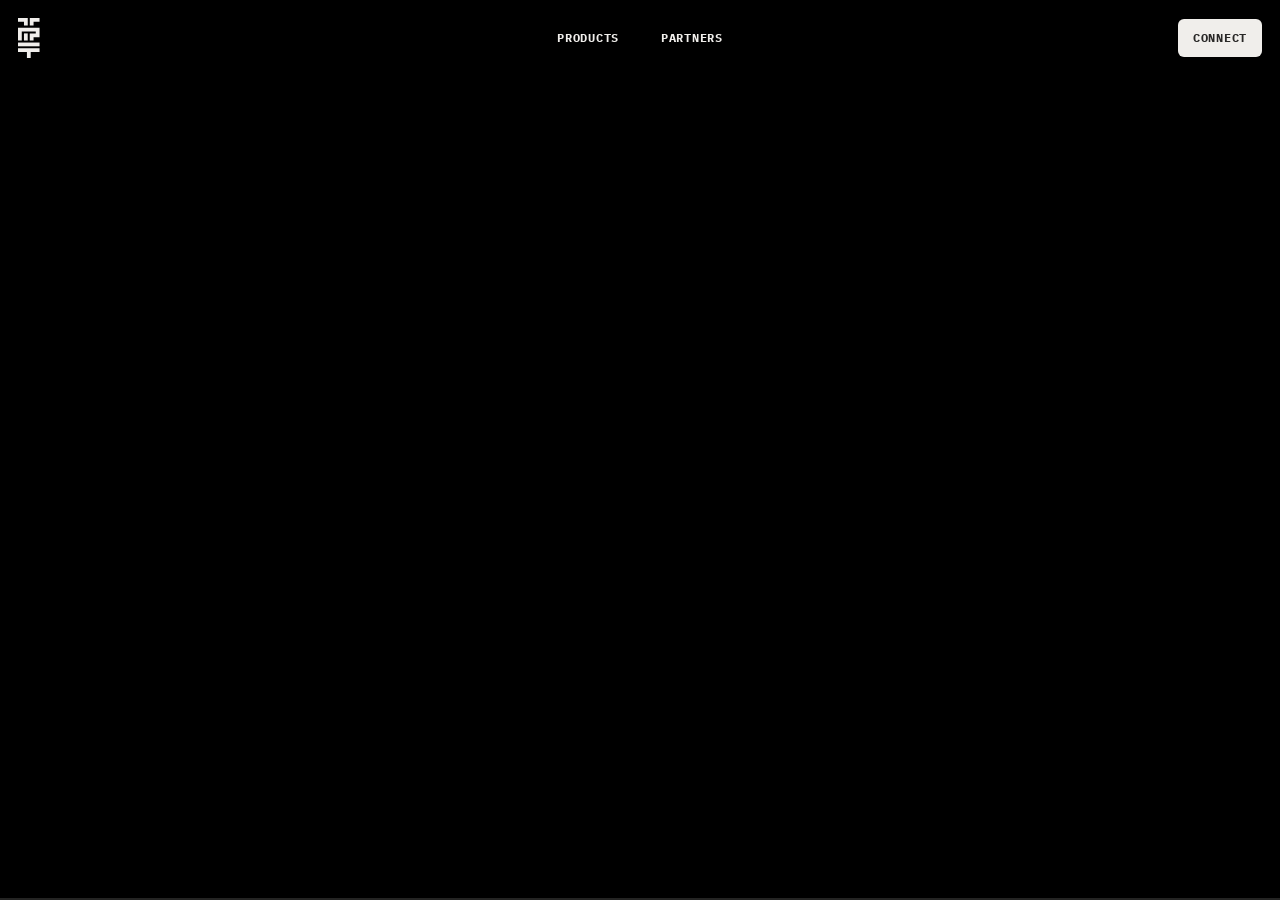
==== index.html @ 239430f1 "Hero: restore original arrangement (title above chip, 60px bottom padding); only clamp the title-to-" ====
<!doctype html>
<html lang="en">
<head>
<meta charset="utf-8">
<meta name="viewport" content="width=device-width, initial-scale=1">
<title>The Rescue Tribe — Unworking the fall</title>
<meta name="description" content="The Rescue Tribe is a people first company, creating tech abundance in the world.">
<link rel="preconnect" href="https://fonts.googleapis.com">
<link rel="preconnect" href="https://fonts.gstatic.com" crossorigin>
<link href="https://fonts.googleapis.com/css2?family=IBM+Plex+Mono:wght@400;700&family=Inter:wght@400;700&display=swap" rel="stylesheet">
<link rel="preload" href="assets/fonts/astrobia.woff2" as="font" type="font/woff2" crossorigin>
<link rel="stylesheet" href="assets/tokens.css">
<link rel="stylesheet" href="assets/hero.css">
</head>
<body>
<header class="nav" data-nav>
  <a class="nav__brand" href="#" aria-label="The Rescue Tribe home"><svg class="nav__mark" aria-hidden="true" xmlns="http://www.w3.org/2000/svg" viewBox="669 423 594 1102" fill="currentColor"><path d="M669 423H938V632H834V527H669Z"/><path d="M994 423H1263V527H1098V632H994Z"/><path d="M669 688H1263V951H1098V1043H993V847H1159V792H773V1043H669Z"/><path d="M833 847H937V1043H833Z"/><path d="M669 1099H1263V1203H669Z"/><path d="M669 1259H1263V1363H1019V1525H915V1363H669Z"/></svg></a>
  <nav class="nav__links" aria-label="Primary">
    <a class="btn btn--chip" href="#products">Products</a>
    <a class="btn btn--chip" href="#partners">Partners</a>
  </nav>
  <a class="btn btn--light" href="#contact">Connect</a>
</header>

<main>
<section class="hero" data-hero>
  <div class="hero__media" data-media aria-hidden="true">
    <video class="hero__video" data-video-loop muted loop playsinline preload="auto" src="assets/video/hero-loop.mp4"></video>
    <video class="hero__video" data-video-intro muted playsinline preload="auto" src="assets/video/hero.mp4"></video>
  </div>
  <div class="hero__scrim" aria-hidden="true"></div>
  <div class="hero__grain" aria-hidden="true"></div>

  <div class="hero__content">
    <h1 class="hero__title" data-title>Unworking the fall</h1>
    <div class="hero__row" data-after>
      <p class="status" data-status data-phrases="The Rescue Tribe|Established 2023|Creating Tech Abundance">
        <span class="status__dot" aria-hidden="true"></span>
        <span class="status__text" data-status-text aria-hidden="true">Creating Tech Abundance</span>
        <span class="sr-only">The Rescue Tribe. Established 2023. Creating tech abundance.</span>
      </p>
    </div>
  </div>
  <div class="hero__progress" aria-hidden="true"><span data-progress></span></div>
</section>
</main>

<script src="assets/js/gsap.min.js"></script>
<script src="assets/js/ScrollTrigger.min.js"></script>
<script src="assets/js/SplitText.min.js"></script>
<script src="assets/hero.js"></script>
</body>
</html>
---- assets/tokens.css ----
@font-face{font-family:'Astrobia';src:url('fonts/astrobia.woff2') format('woff2');font-weight:400;font-display:swap}
:root{
  --tribe-warm-white:#f0eeeb; --tribe-off-black:#292827; --tribe-true-black:#000;
  --tribe-graphite:#393837; --tribe-charcoal:#30302f; --tribe-light-gray:#d6d3ce;
  --tribe-bright-white:#fff; --tribe-middle-gray:#938f89; --tribe-pale-steel:#c2bfba;
  --tribe-signal:#e8a33d;

  --font-sans:'Inter',ui-sans-serif,system-ui,-apple-system,"Segoe UI",Roboto,sans-serif;
  --font-hero:'Astrobia',var(--font-sans);
  --font-mono:'IBM Plex Mono',ui-monospace,SFMono-Regular,Menlo,monospace;

  --text-nav:14px; --text-label:12px; --text-body:19px;
  --text-display-xl:clamp(56px,10.5vw,148px); --text-display-hero:clamp(40px,7.2vw,104px); --hero-gap:clamp(14px,1.7vw,26px);

  --space-6:6px; --space-10:10px; --space-12:12px; --space-13:13px; --space-15:15px;
  --space-18:18px; --space-30:30px; --space-55:55px;
  --radius-btn:6px; --radius-card:12px; --radius-icon:2px;
  --ease-calm:cubic-bezier(.22,.8,.2,1);
}
*{box-sizing:border-box;margin:0}
html{-webkit-text-size-adjust:100%}
body{background:var(--tribe-warm-white);color:var(--tribe-off-black);font-family:var(--font-sans);
  font-feature-settings:"ss01";-webkit-font-smoothing:antialiased;text-rendering:optimizeLegibility}
a{color:inherit;text-decoration:none}
button{font:inherit;color:inherit;background:none;border:0;cursor:pointer}
.label,.eyebrow,.btn{font-family:var(--font-mono);font-weight:700;font-size:var(--text-label);
  line-height:1;text-transform:uppercase;letter-spacing:.72px}
.btn{display:inline-flex;align-items:center;justify-content:center;border-radius:var(--radius-btn);
  white-space:nowrap;transition:background .3s,color .3s,border-color .3s,transform .3s var(--ease-calm)}
.btn--light{background:var(--tribe-warm-white);color:var(--tribe-off-black);padding:var(--space-13) var(--space-15)}
.btn--light:hover{background:var(--tribe-bright-white)}
.btn--outline{background:rgba(0,0,0,.8);color:var(--tribe-warm-white);border:1px solid var(--tribe-warm-white);padding:var(--space-15)}
.btn--outline:hover{background:var(--tribe-warm-white);color:var(--tribe-off-black)}
.btn--ghost{background:var(--tribe-off-black);color:var(--tribe-warm-white);padding:var(--space-12) var(--space-13)}
.btn--ghost:hover{background:var(--tribe-true-black)}
:focus-visible{outline:2px solid var(--tribe-warm-white);outline-offset:3px}
---- assets/hero.css ----
.nav{position:fixed;z-index:20;top:var(--space-18);left:var(--space-18);right:var(--space-18);
  display:grid;grid-template-columns:1fr auto 1fr;align-items:center;color:var(--tribe-warm-white)}
.nav__brand{display:flex;align-items:center}
.nav__mark{height:40px;width:auto}
.nav__links{display:flex;justify-content:center;gap:var(--space-30)}
.nav .btn--light{justify-self:end}

.hero{position:relative;min-height:100svh;display:flex;align-items:flex-end;overflow:hidden;
  background:var(--tribe-true-black);color:var(--tribe-warm-white);isolation:isolate}
.hero__media{position:absolute;inset:0;z-index:-3;transform:scale(1.06);will-change:transform}
.hero__video{position:absolute;inset:0;width:100%;height:100%;object-fit:cover}
.hero__scrim{position:absolute;inset:0;z-index:-2;
  background:
   linear-gradient(to top,rgba(0,0,0,.88) 0%,rgba(0,0,0,.45) 38%,rgba(0,0,0,.1) 70%,rgba(0,0,0,.35) 100%),
   linear-gradient(to right,rgba(0,0,0,.55),transparent 65%)}
.hero__grain{position:absolute;inset:0;z-index:-1;opacity:.06;mix-blend-mode:overlay;pointer-events:none;
  background-image:url("data:image/svg+xml;utf8,<svg xmlns='http://www.w3.org/2000/svg' width='160' height='160'><filter id='n'><feTurbulence type='fractalNoise' baseFrequency='.9' numOctaves='2' stitchTiles='stitch'/></filter><rect width='100%' height='100%' filter='url(%23n)'/></svg>")}

.hero__content{width:100%;padding:0 var(--space-18) 60px;display:flex;flex-direction:column;gap:var(--hero-gap)}
.hero__title{font-family:var(--font-hero);font-weight:400;font-size:var(--text-display-hero);line-height:1;letter-spacing:0;
  text-transform:uppercase;max-width:none;margin-bottom:-.27em} /* trims Astrobia's empty line-box space under the caps so --hero-gap is the visible gap */
.hero__title .line{overflow:hidden;padding-bottom:.14em;margin-bottom:-.14em}
.hero__row{display:flex;justify-content:space-between;align-items:flex-end;gap:var(--space-30);flex-wrap:wrap}
/* Status chip: signal dot + cycling mono label (the one place colour appears) */
.status{display:inline-flex;align-items:center;gap:var(--space-12);color:var(--tribe-warm-white);
  font-family:var(--font-mono);font-weight:700;font-size:var(--text-label);line-height:1;text-transform:uppercase;letter-spacing:.96px}
.status__dot{width:8px;height:8px;border-radius:50%;background:var(--tribe-signal);flex:none;animation:pulse 2.4s ease-in-out infinite}
@keyframes pulse{0%,100%{opacity:1;box-shadow:0 0 0 0 rgba(232,163,61,.45)}50%{opacity:.55;box-shadow:0 0 0 7px rgba(232,163,61,0)}}
.sr-only{position:absolute;width:1px;height:1px;overflow:hidden;clip:rect(0 0 0 0);white-space:nowrap}
.hero__actions{display:flex;gap:var(--space-10);flex-wrap:wrap}

.hero__progress{position:absolute;left:0;right:0;bottom:0;height:2px;background:rgba(240,238,235,.15)}
.hero__progress span{display:block;height:100%;width:100%;background:var(--tribe-warm-white);transform-origin:left;transform:scaleX(0)}

@media (max-width:720px){
  .hero__row{flex-direction:column;align-items:flex-start}
}

.hero__title .word{display:inline-block;white-space:nowrap}
.hero__title .char{display:inline-block}

/* Nav links: plain text, underline on hover, dim on press */
.btn--chip{color:var(--tribe-warm-white);padding:var(--space-13) var(--space-6);position:relative}
.btn--chip::after{content:"";position:absolute;left:var(--space-6);right:var(--space-6);bottom:8px;height:1px;
  background:currentColor;transform:scaleX(0);transform-origin:left;transition:transform .35s var(--ease-calm)}
.btn--chip:hover::after,.btn--chip:focus-visible::after{transform:scaleX(1)}
.btn--chip:active{opacity:.6}
@media (max-width:720px){
  .hero__content{padding-bottom:60px}
}

/* Small screens: the statement stacks on two lines and gets bigger */
@media (max-width:900px){
  .hero__title{font-size:min(12.5vw,84px)}
  .hero__title .word:first-child{display:block}
}


/* Mobile header: logo, links and Connect share one row, tucked close to the top edge */
@media (max-width:720px){
  .nav{top:var(--space-12);left:var(--space-15);right:var(--space-15);display:grid;grid-template-columns:1fr auto 1fr;align-items:center}
  .nav__mark{height:30px}
  .nav__links{justify-content:center;gap:var(--space-13)}
  .nav .btn--chip{font-size:11px;letter-spacing:.4px;padding:var(--space-12) 0}
  .nav .btn--chip::after{left:0;right:0;bottom:8px}
  .nav .btn--light{padding:var(--space-12) var(--space-10);font-size:11px;letter-spacing:.4px}
}
@media (max-width:360px){
  .nav__links{gap:var(--space-10)}
  .nav .btn--chip,.nav .btn--light{font-size:10px;letter-spacing:.2px}
}
/* soft top scrim so nav text stays legible over bright footage */
.hero__scrim{background-image:
  linear-gradient(to bottom,rgba(0,0,0,.5),transparent 24%),
  linear-gradient(to top,rgba(0,0,0,.88) 0%,rgba(0,0,0,.45) 38%,rgba(0,0,0,.1) 70%,rgba(0,0,0,.35) 100%),
  linear-gradient(to right,rgba(0,0,0,.55),transparent 65%)}

@media (min-width:901px){.hero__title{white-space:nowrap}}


/* room for the descender of the "g" above the paragraph */
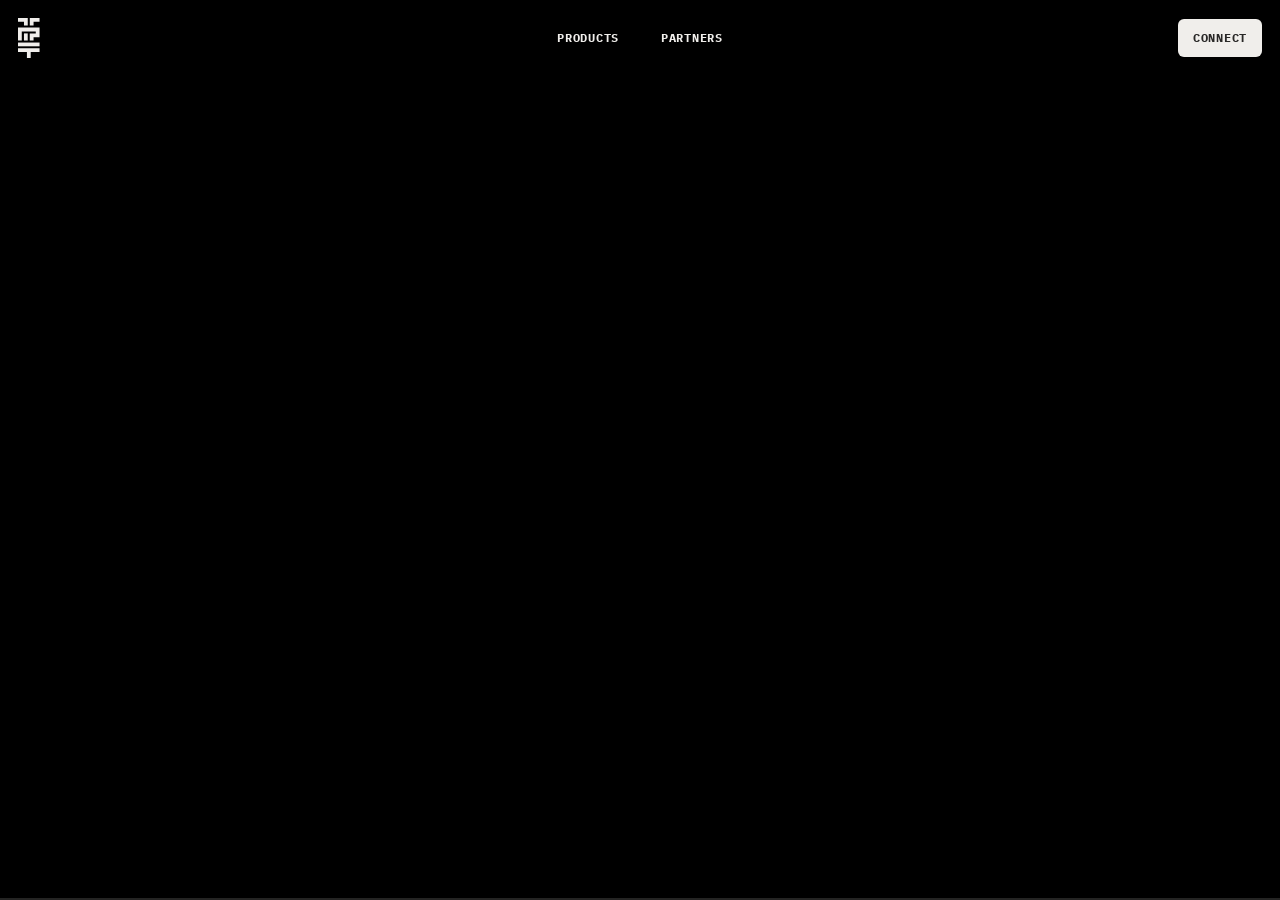
==== commit be21dfb8: "Status chip: add 4th line, Building for the Global South Co-Authored-By: Claude Sonnet 5.5 <noreply@" ====
--- a/index.html
+++ b/index.html
@@ -34,10 +34,10 @@
   <div class="hero__content">
     <h1 class="hero__title" data-title>Unworking the fall</h1>
     <div class="hero__row" data-after>
-      <p class="status" data-status data-phrases="The Rescue Tribe|Established 2023|Creating Tech Abundance">
+      <p class="status" data-status data-phrases="The Rescue Tribe|Established 2023|Creating Tech Abundance|Building for the Global South">
         <span class="status__dot" aria-hidden="true"></span>
         <span class="status__text" data-status-text aria-hidden="true">Creating Tech Abundance</span>
-        <span class="sr-only">The Rescue Tribe. Established 2023. Creating tech abundance.</span>
+        <span class="sr-only">The Rescue Tribe. Established 2023. Creating tech abundance. Building for the Global South.</span>
       </p>
     </div>
   </div>
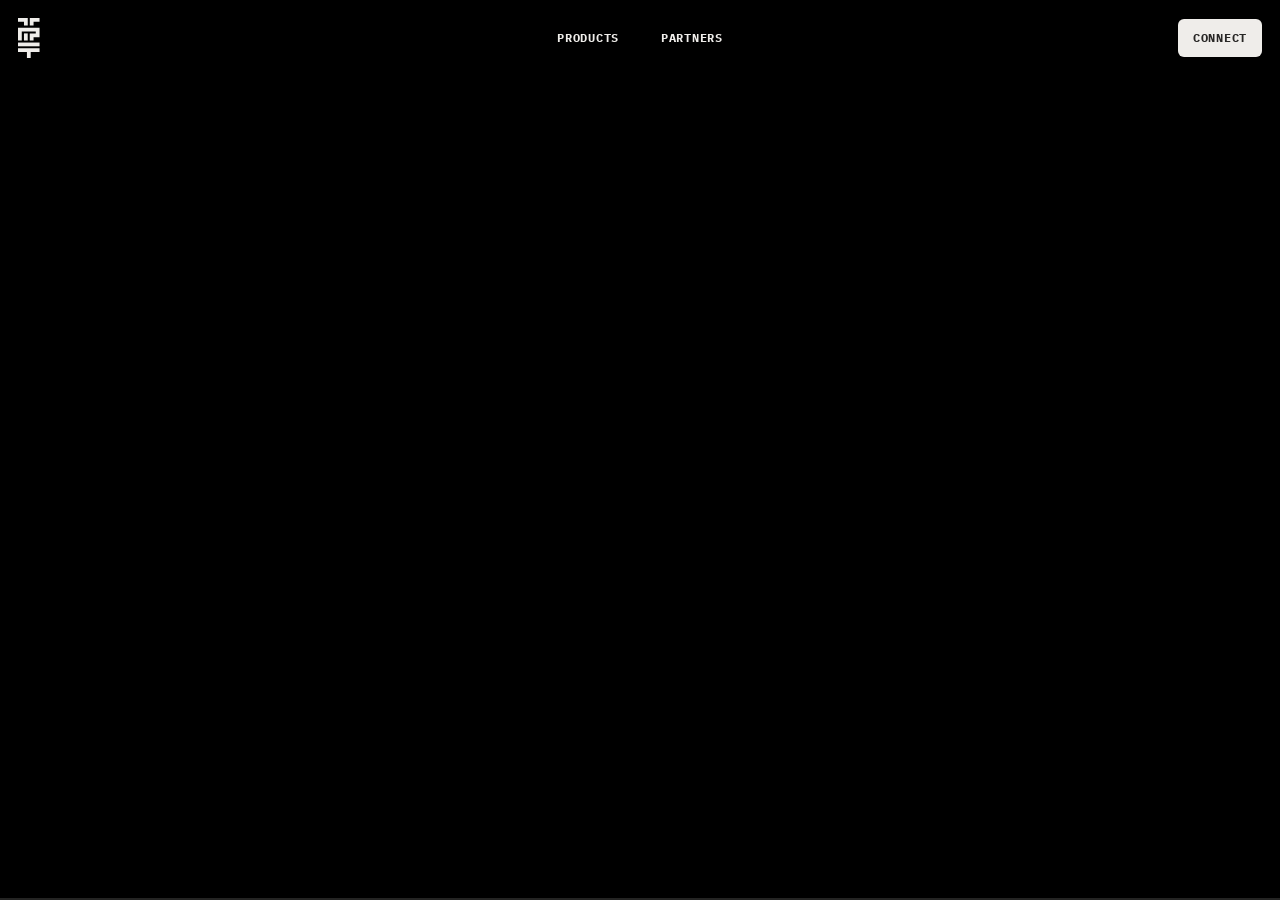
==== commit 97ce5d8b: "Hero: pointer light (spotlight reveal) — follows cursor on desktop, tap glows and recedes after 3s o" ====
--- a/index.html
+++ b/index.html
@@ -30,6 +30,8 @@
   </div>
   <div class="hero__scrim" aria-hidden="true"></div>
   <div class="hero__grain" aria-hidden="true"></div>
+  <div class="hero__veil" aria-hidden="true"></div>
+  <div class="hero__glow" aria-hidden="true"></div>
 
   <div class="hero__content">
     <h1 class="hero__title" data-title>Unworking the fall</h1>
--- a/assets/hero.css
+++ b/assets/hero.css
@@ -15,6 +15,13 @@
    linear-gradient(to right,rgba(0,0,0,.55),transparent 65%)}
 .hero__grain{position:absolute;inset:0;z-index:-1;opacity:.06;mix-blend-mode:overlay;pointer-events:none;
   background-image:url("data:image/svg+xml;utf8,<svg xmlns='http://www.w3.org/2000/svg' width='160' height='160'><filter id='n'><feTurbulence type='fractalNoise' baseFrequency='.9' numOctaves='2' stitchTiles='stitch'/></filter><rect width='100%' height='100%' filter='url(%23n)'/></svg>")}
+
+/* Pointer light: a soft warm-white halo that follows the cursor (or a tap) and lifts the footage under it; a faint veil dims the rest.
+   Driven by --lx/--ly (px), --lr (radius px) and --lo (0-1) set from hero.js. */
+.hero__veil,.hero__glow{position:absolute;inset:0;z-index:-1;pointer-events:none;opacity:var(--lo,0)}
+.hero__veil{background:radial-gradient(circle calc(var(--lr,0px) * 2.2) at var(--lx,50%) var(--ly,50%),transparent 0%,rgba(0,0,0,.62) 100%)}
+.hero__glow{mix-blend-mode:screen;
+  background:radial-gradient(circle var(--lr,0px) at var(--lx,50%) var(--ly,50%),rgba(240,238,235,.55) 0%,rgba(240,238,235,.24) 45%,rgba(240,238,235,0) 100%)}
 
 .hero__content{width:100%;padding:0 var(--space-18) 60px;display:flex;flex-direction:column;gap:var(--hero-gap)}
 .hero__title{font-family:var(--font-hero);font-weight:400;font-size:var(--text-display-hero);line-height:1;letter-spacing:0;
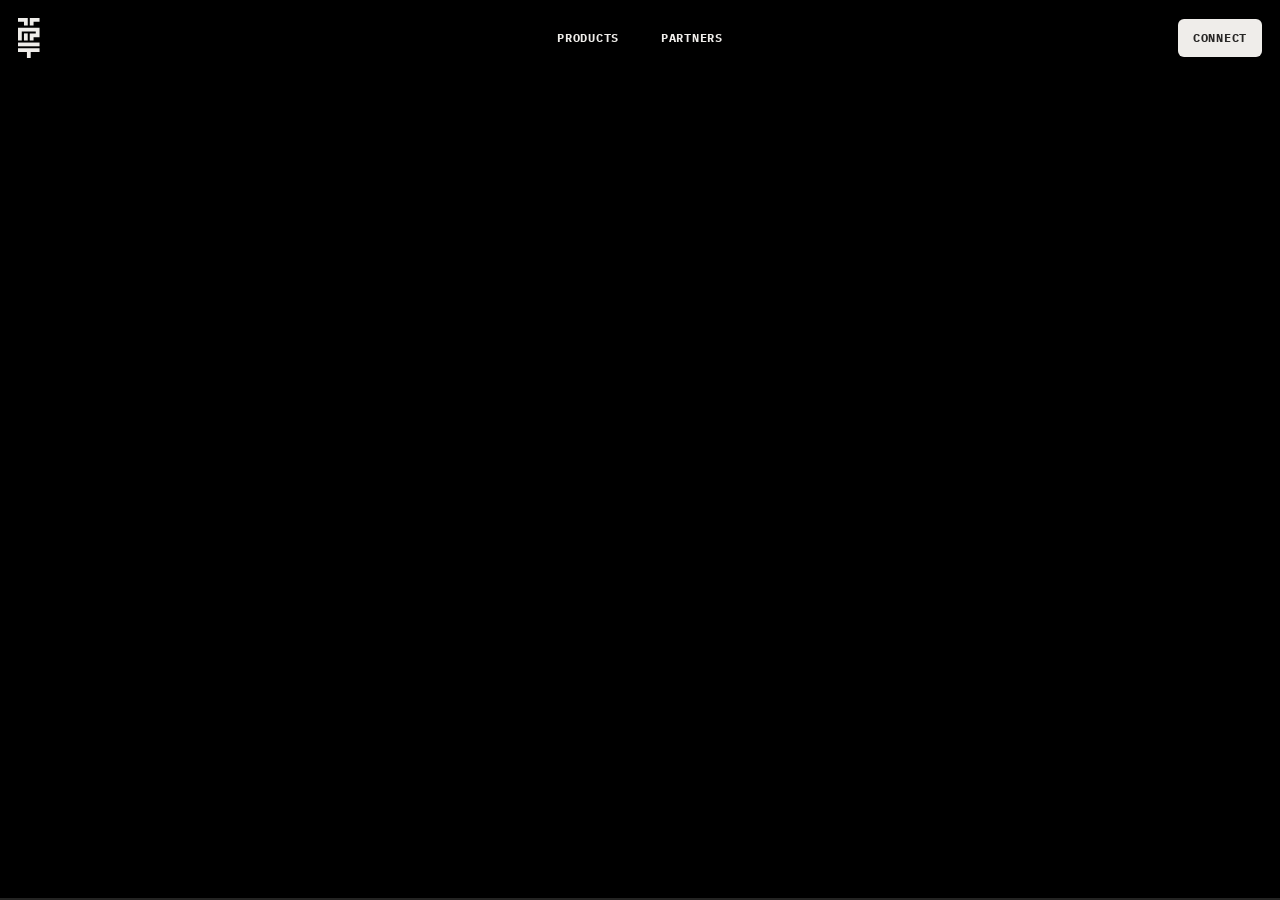
==== commit a66e91d9: "Revert "Hero: pointer light (spotlight reveal) — follows cursor on desktop, tap glows and recedes af" ====
--- a/index.html
+++ b/index.html
@@ -30,8 +30,6 @@
   </div>
   <div class="hero__scrim" aria-hidden="true"></div>
   <div class="hero__grain" aria-hidden="true"></div>
-  <div class="hero__veil" aria-hidden="true"></div>
-  <div class="hero__glow" aria-hidden="true"></div>
 
   <div class="hero__content">
     <h1 class="hero__title" data-title>Unworking the fall</h1>
--- a/assets/hero.css
+++ b/assets/hero.css
@@ -15,13 +15,6 @@
    linear-gradient(to right,rgba(0,0,0,.55),transparent 65%)}
 .hero__grain{position:absolute;inset:0;z-index:-1;opacity:.06;mix-blend-mode:overlay;pointer-events:none;
   background-image:url("data:image/svg+xml;utf8,<svg xmlns='http://www.w3.org/2000/svg' width='160' height='160'><filter id='n'><feTurbulence type='fractalNoise' baseFrequency='.9' numOctaves='2' stitchTiles='stitch'/></filter><rect width='100%' height='100%' filter='url(%23n)'/></svg>")}
-
-/* Pointer light: a soft warm-white halo that follows the cursor (or a tap) and lifts the footage under it; a faint veil dims the rest.
-   Driven by --lx/--ly (px), --lr (radius px) and --lo (0-1) set from hero.js. */
-.hero__veil,.hero__glow{position:absolute;inset:0;z-index:-1;pointer-events:none;opacity:var(--lo,0)}
-.hero__veil{background:radial-gradient(circle calc(var(--lr,0px) * 2.2) at var(--lx,50%) var(--ly,50%),transparent 0%,rgba(0,0,0,.62) 100%)}
-.hero__glow{mix-blend-mode:screen;
-  background:radial-gradient(circle var(--lr,0px) at var(--lx,50%) var(--ly,50%),rgba(240,238,235,.55) 0%,rgba(240,238,235,.24) 45%,rgba(240,238,235,0) 100%)}
 
 .hero__content{width:100%;padding:0 var(--space-18) 60px;display:flex;flex-direction:column;gap:var(--hero-gap)}
 .hero__title{font-family:var(--font-hero);font-weight:400;font-size:var(--text-display-hero);line-height:1;letter-spacing:0;
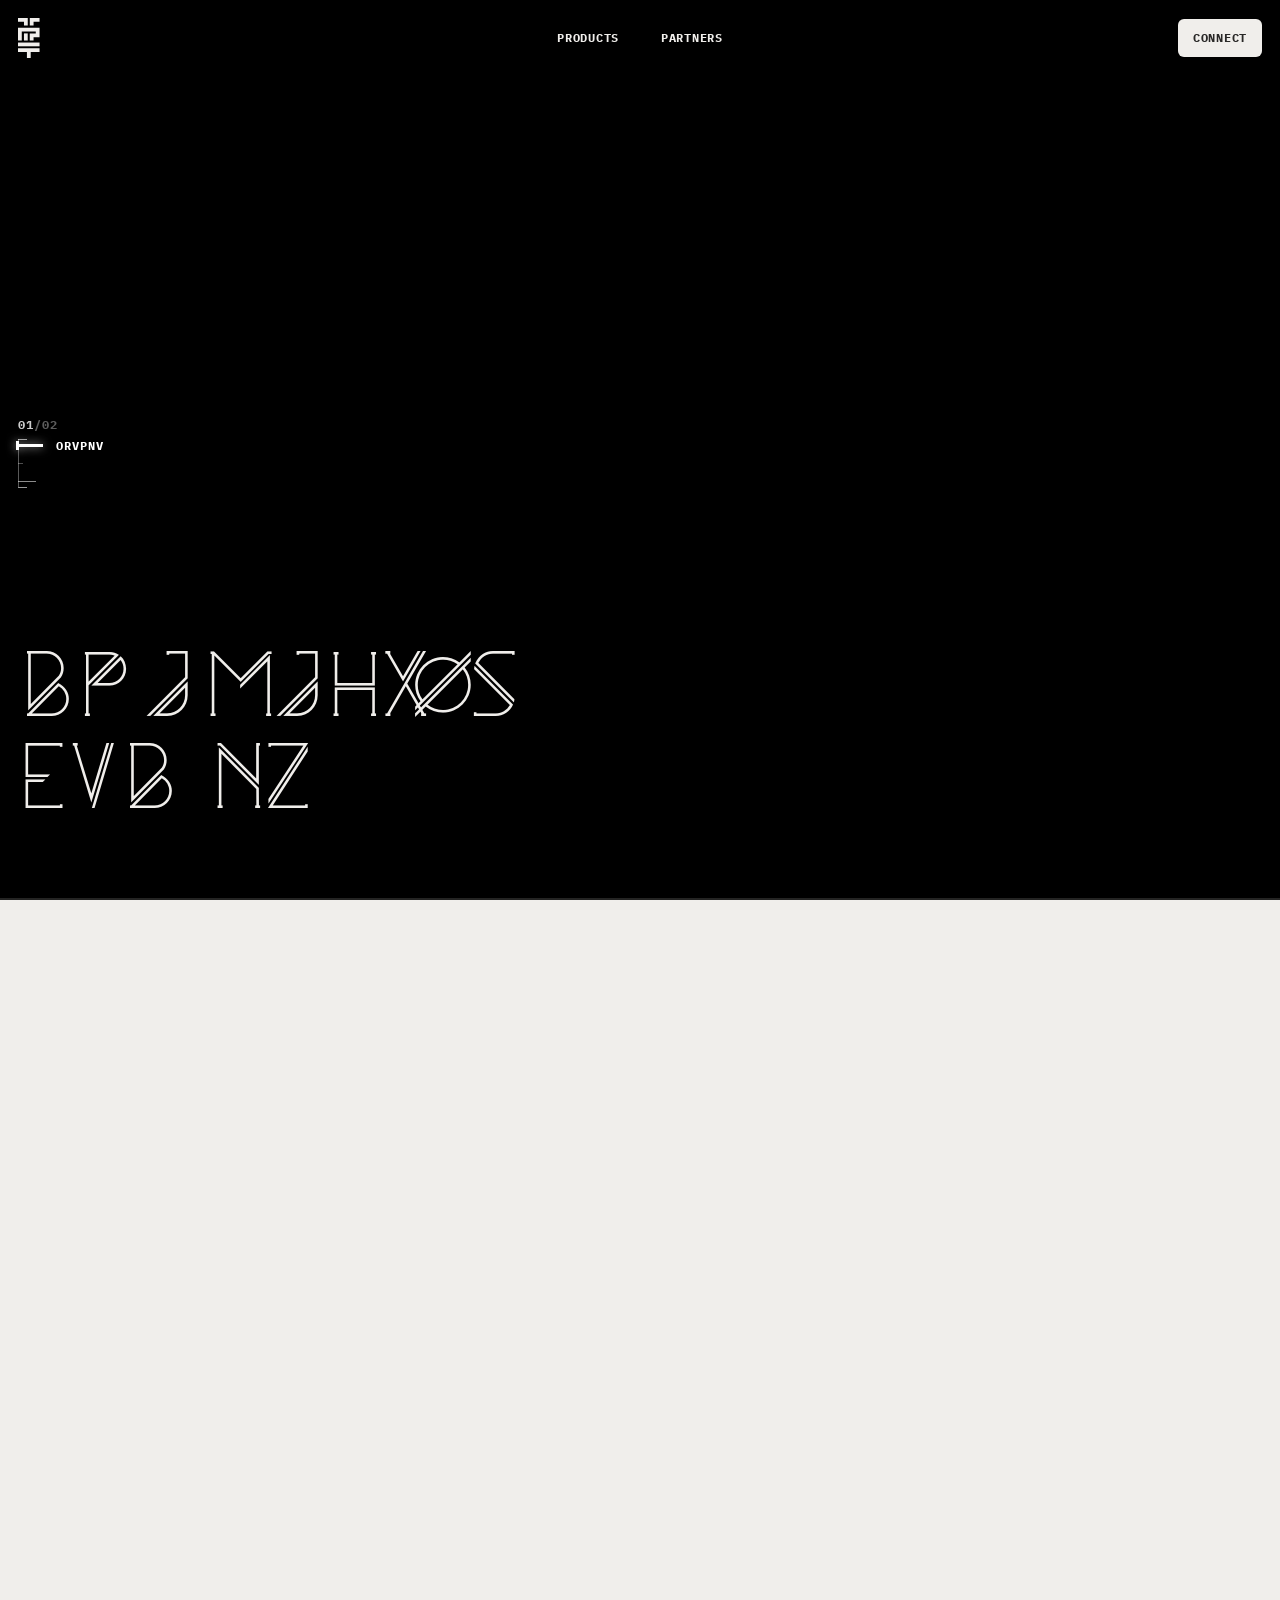
==== commit 3f3ae483: "Add blank second page (Products) to preview the page rail Co-Authored-By: Claude Sonnet 5.5 <noreply" ====
--- a/index.html
+++ b/index.html
@@ -11,6 +11,7 @@
 <link rel="preload" href="assets/fonts/astrobia.woff2" as="font" type="font/woff2" crossorigin>
 <link rel="stylesheet" href="assets/tokens.css">
 <link rel="stylesheet" href="assets/hero.css">
+<link rel="stylesheet" href="assets/pager.css">
 </head>
 <body>
 <header class="nav" data-nav>
@@ -23,7 +24,7 @@
 </header>
 
 <main>
-<section class="hero" data-hero>
+<section class="hero" data-hero data-page data-page-label="Origin">
   <div class="hero__media" data-media aria-hidden="true">
     <video class="hero__video" data-video-loop muted loop playsinline preload="auto" src="assets/video/hero-loop.mp4"></video>
     <video class="hero__video" data-video-intro muted playsinline preload="auto" src="assets/video/hero.mp4"></video>
@@ -43,11 +44,14 @@
   </div>
   <div class="hero__progress" aria-hidden="true"><span data-progress></span></div>
 </section>
+
+<section class="page page--blank" id="products" data-page data-page-label="Products" aria-label="Products"></section>
 </main>
 
 <script src="assets/js/gsap.min.js"></script>
 <script src="assets/js/ScrollTrigger.min.js"></script>
 <script src="assets/js/SplitText.min.js"></script>
 <script src="assets/hero.js"></script>
+<script src="assets/pager.js"></script>
 </body>
 </html>
--- a/assets/hero.css
+++ b/assets/hero.css
@@ -52,7 +52,6 @@
 /* Small screens: the statement stacks on two lines and gets bigger */
 @media (max-width:900px){
   .hero__title{font-size:min(12.5vw,84px)}
-  .hero__title .word:first-child{display:block}
 }
 
 
@@ -75,7 +74,11 @@
   linear-gradient(to top,rgba(0,0,0,.88) 0%,rgba(0,0,0,.45) 38%,rgba(0,0,0,.1) 70%,rgba(0,0,0,.35) 100%),
   linear-gradient(to right,rgba(0,0,0,.55),transparent 65%)}
 
-@media (min-width:901px){.hero__title{white-space:nowrap}}
+/* "the fall" always wraps under "Unworking", at every width */
+.hero__title .line:first-child .word:first-child{display:block!important} /* SplitText sets display inline-block inline on each word */
 
 
 /* room for the descender of the "g" above the paragraph */
+
+/* Placeholder page (blank) so the page rail can be previewed */
+.page--blank{min-height:100svh;background:var(--tribe-warm-white);color:var(--tribe-off-black)}
--- a/assets/pager.css
+++ b/assets/pager.css
@@ -0,0 +1,25 @@
+/* Page rail: a vertical instrument scale at mid-left showing where you are in the sequence of pages.
+   Ruler ticks (long = page, short = between), a sliding marker, a count and a decoded page label.
+   mix-blend-mode:difference keeps it legible on both the dark hero and light sections. Hidden until there are 2+ [data-page] sections. */
+.pager{position:fixed;z-index:15;left:var(--space-18);top:50%;transform:translateY(-50%);color:#fff;mix-blend-mode:difference;
+  font-family:var(--font-mono);font-weight:700;font-size:12px;line-height:1;text-transform:uppercase;letter-spacing:.96px;
+  display:flex;flex-direction:column;align-items:flex-start;gap:14px;user-select:none}
+.pager[hidden]{display:none}
+.pager__count{opacity:.8;font-variant-numeric:tabular-nums}
+.pager__count i{font-style:normal;opacity:.45}
+.pager__rail{position:relative;width:28px}
+.pager__rail::before{content:"";position:absolute;left:0;top:-6px;bottom:-6px;width:1px;background:currentColor;opacity:.35}
+.pager__rail::after{content:"";position:absolute;left:0;top:-6px;width:9px;height:1px;background:currentColor;opacity:.6;
+  box-shadow:0 calc(var(--h) + 12px) 0 currentColor} /* end caps */
+.pager__minor{position:absolute;left:0;width:5px;height:1px;background:currentColor;opacity:.3}
+.pager__tick{position:absolute;left:0;width:18px;height:1px;padding:0;background:currentColor;opacity:.55;cursor:pointer;
+  transition:opacity .3s,width .3s var(--ease-calm)}
+.pager__tick::after{content:"";position:absolute;left:-6px;right:-10px;top:-12px;bottom:-12px} /* generous hit area */
+.pager__tick:hover{opacity:1;width:24px}
+.pager__tick[aria-current="true"]{opacity:0}
+.pager__marker{position:absolute;left:-1px;top:-1px;width:26px;height:3px;background:currentColor;pointer-events:none;
+  filter:drop-shadow(0 0 5px rgba(255,255,255,.7));will-change:transform}
+.pager__marker::before{content:"";position:absolute;left:-1px;top:-3px;width:3px;height:9px;background:currentColor}
+.pager__label{position:absolute;left:38px;top:0;white-space:nowrap;opacity:0;transition:opacity .5s;pointer-events:none;will-change:transform}
+.pager__label.is-on{opacity:1}
+@media (max-width:720px){.pager{left:12px}.pager__label{left:34px}}
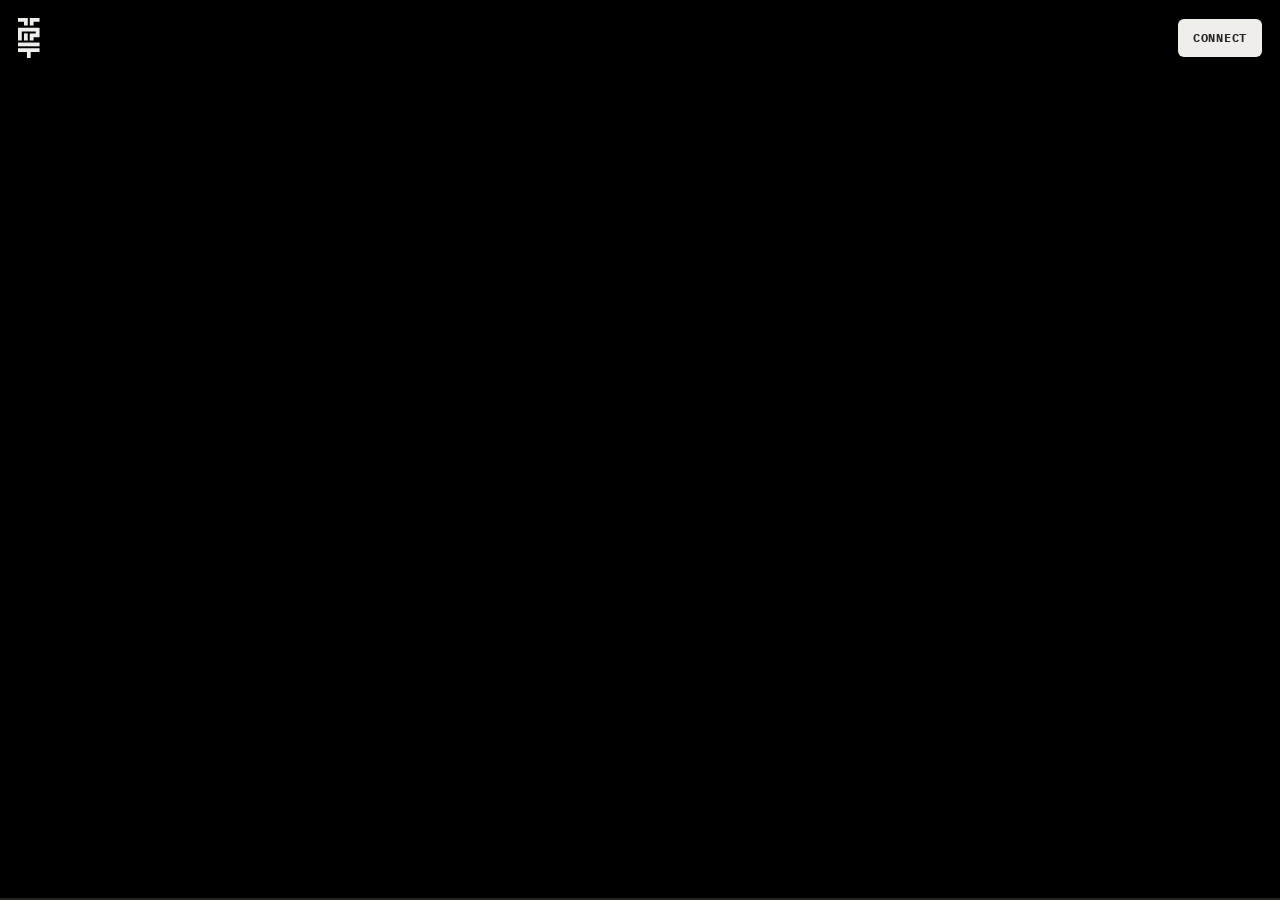
==== commit 7d59c133: "Remove page rail, blank Products page and Products/Partners nav links for now Nav grid is now two co" ====
--- a/index.html
+++ b/index.html
@@ -11,20 +11,15 @@
 <link rel="preload" href="assets/fonts/astrobia.woff2" as="font" type="font/woff2" crossorigin>
 <link rel="stylesheet" href="assets/tokens.css">
 <link rel="stylesheet" href="assets/hero.css">
-<link rel="stylesheet" href="assets/pager.css">
 </head>
 <body>
 <header class="nav" data-nav>
   <a class="nav__brand" href="#" aria-label="The Rescue Tribe home"><svg class="nav__mark" aria-hidden="true" xmlns="http://www.w3.org/2000/svg" viewBox="669 423 594 1102" fill="currentColor"><path d="M669 423H938V632H834V527H669Z"/><path d="M994 423H1263V527H1098V632H994Z"/><path d="M669 688H1263V951H1098V1043H993V847H1159V792H773V1043H669Z"/><path d="M833 847H937V1043H833Z"/><path d="M669 1099H1263V1203H669Z"/><path d="M669 1259H1263V1363H1019V1525H915V1363H669Z"/></svg></a>
-  <nav class="nav__links" aria-label="Primary">
-    <a class="btn btn--chip" href="#products">Products</a>
-    <a class="btn btn--chip" href="#partners">Partners</a>
-  </nav>
   <a class="btn btn--light" href="#contact">Connect</a>
 </header>
 
 <main>
-<section class="hero" data-hero data-page data-page-label="Origin">
+<section class="hero" data-hero>
   <div class="hero__media" data-media aria-hidden="true">
     <video class="hero__video" data-video-loop muted loop playsinline preload="auto" src="assets/video/hero-loop.mp4"></video>
     <video class="hero__video" data-video-intro muted playsinline preload="auto" src="assets/video/hero.mp4"></video>
@@ -45,13 +40,11 @@
   <div class="hero__progress" aria-hidden="true"><span data-progress></span></div>
 </section>
 
-<section class="page page--blank" id="products" data-page data-page-label="Products" aria-label="Products"></section>
 </main>
 
 <script src="assets/js/gsap.min.js"></script>
 <script src="assets/js/ScrollTrigger.min.js"></script>
 <script src="assets/js/SplitText.min.js"></script>
 <script src="assets/hero.js"></script>
-<script src="assets/pager.js"></script>
 </body>
 </html>
--- a/assets/hero.css
+++ b/assets/hero.css
@@ -1,5 +1,5 @@
 .nav{position:fixed;z-index:20;top:var(--space-18);left:var(--space-18);right:var(--space-18);
-  display:grid;grid-template-columns:1fr auto 1fr;align-items:center;color:var(--tribe-warm-white)}
+  display:grid;grid-template-columns:1fr auto;align-items:center;color:var(--tribe-warm-white)}
 .nav__brand{display:flex;align-items:center}
 .nav__mark{height:40px;width:auto}
 .nav__links{display:flex;justify-content:center;gap:var(--space-30)}
@@ -57,7 +57,7 @@
 
 /* Mobile header: logo, links and Connect share one row, tucked close to the top edge */
 @media (max-width:720px){
-  .nav{top:var(--space-12);left:var(--space-15);right:var(--space-15);display:grid;grid-template-columns:1fr auto 1fr;align-items:center}
+  .nav{top:var(--space-12);left:var(--space-15);right:var(--space-15);display:grid;grid-template-columns:1fr auto;align-items:center}
   .nav__mark{height:30px}
   .nav__links{justify-content:center;gap:var(--space-13)}
   .nav .btn--chip{font-size:11px;letter-spacing:.4px;padding:var(--space-12) 0}
@@ -80,5 +80,3 @@
 
 /* room for the descender of the "g" above the paragraph */
 
-/* Placeholder page (blank) so the page rail can be previewed */
-.page--blank{min-height:100svh;background:var(--tribe-warm-white);color:var(--tribe-off-black)}
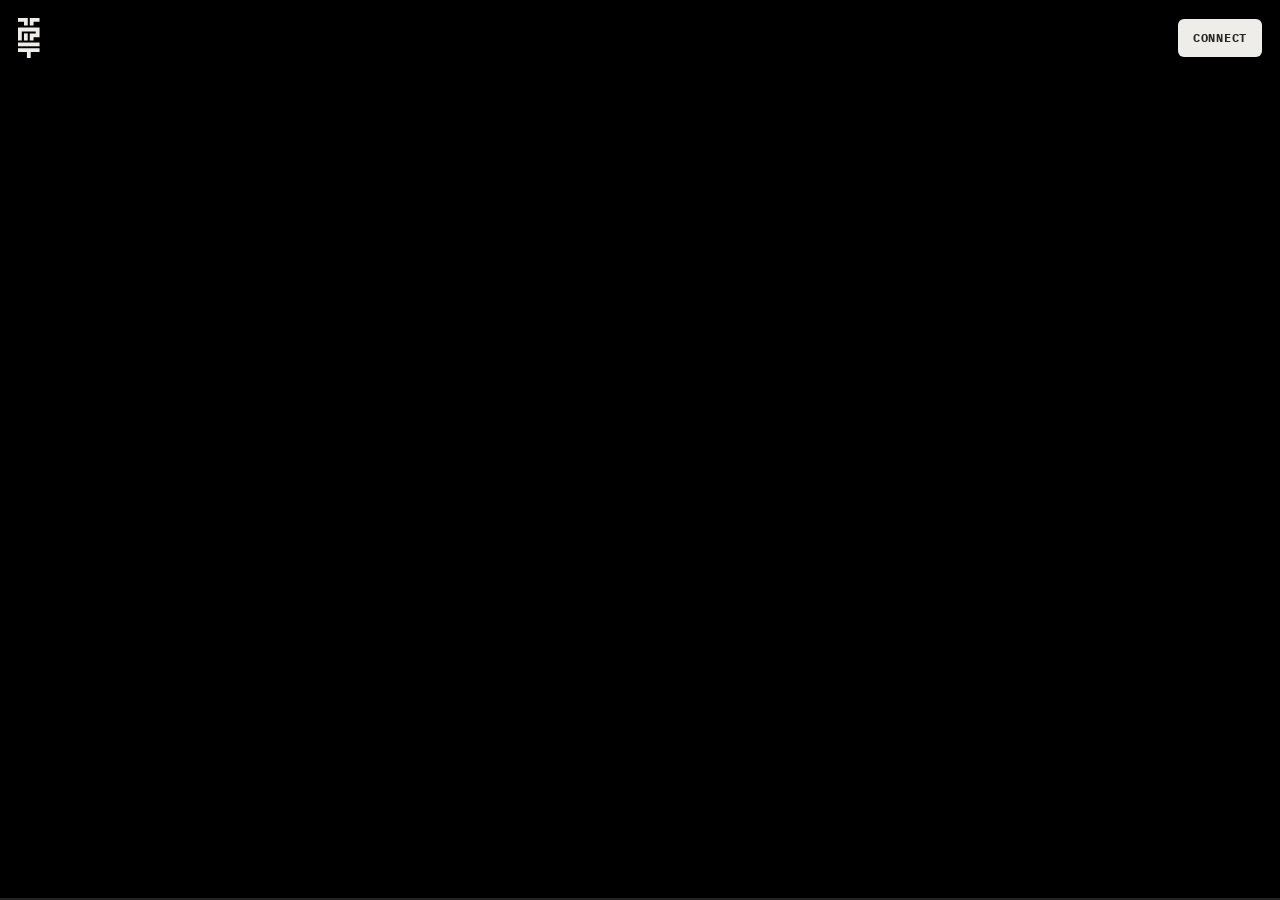
==== commit 8a0beb72: "Connect button opens a new email to ekd@therescuetribe.com Co-Authored-By: Claude Sonnet 5.5 <norepl" ====
--- a/index.html
+++ b/index.html
@@ -15,7 +15,7 @@
 <body>
 <header class="nav" data-nav>
   <a class="nav__brand" href="#" aria-label="The Rescue Tribe home"><svg class="nav__mark" aria-hidden="true" xmlns="http://www.w3.org/2000/svg" viewBox="669 423 594 1102" fill="currentColor"><path d="M669 423H938V632H834V527H669Z"/><path d="M994 423H1263V527H1098V632H994Z"/><path d="M669 688H1263V951H1098V1043H993V847H1159V792H773V1043H669Z"/><path d="M833 847H937V1043H833Z"/><path d="M669 1099H1263V1203H669Z"/><path d="M669 1259H1263V1363H1019V1525H915V1363H669Z"/></svg></a>
-  <a class="btn btn--light" href="#contact">Connect</a>
+  <a class="btn btn--light" href="mailto:ekd@therescuetribe.com">Connect</a>
 </header>
 
 <main>
